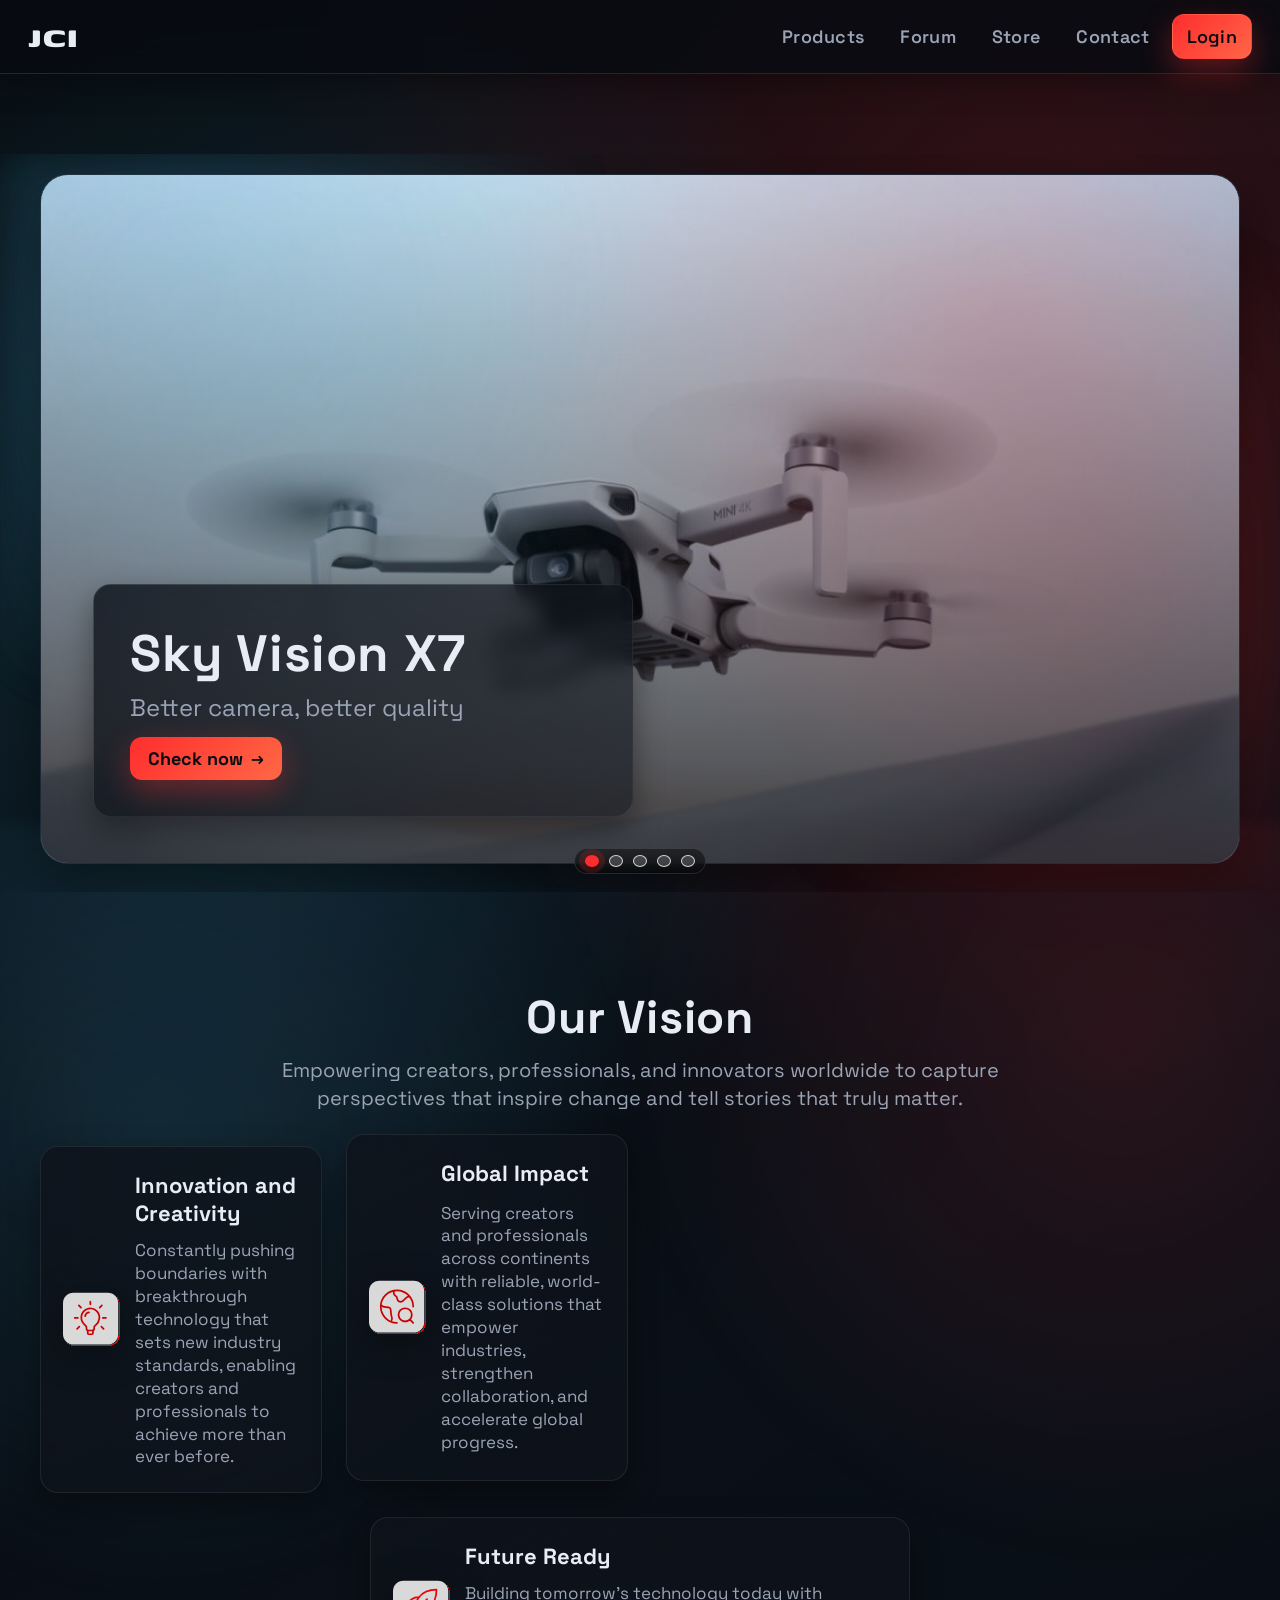
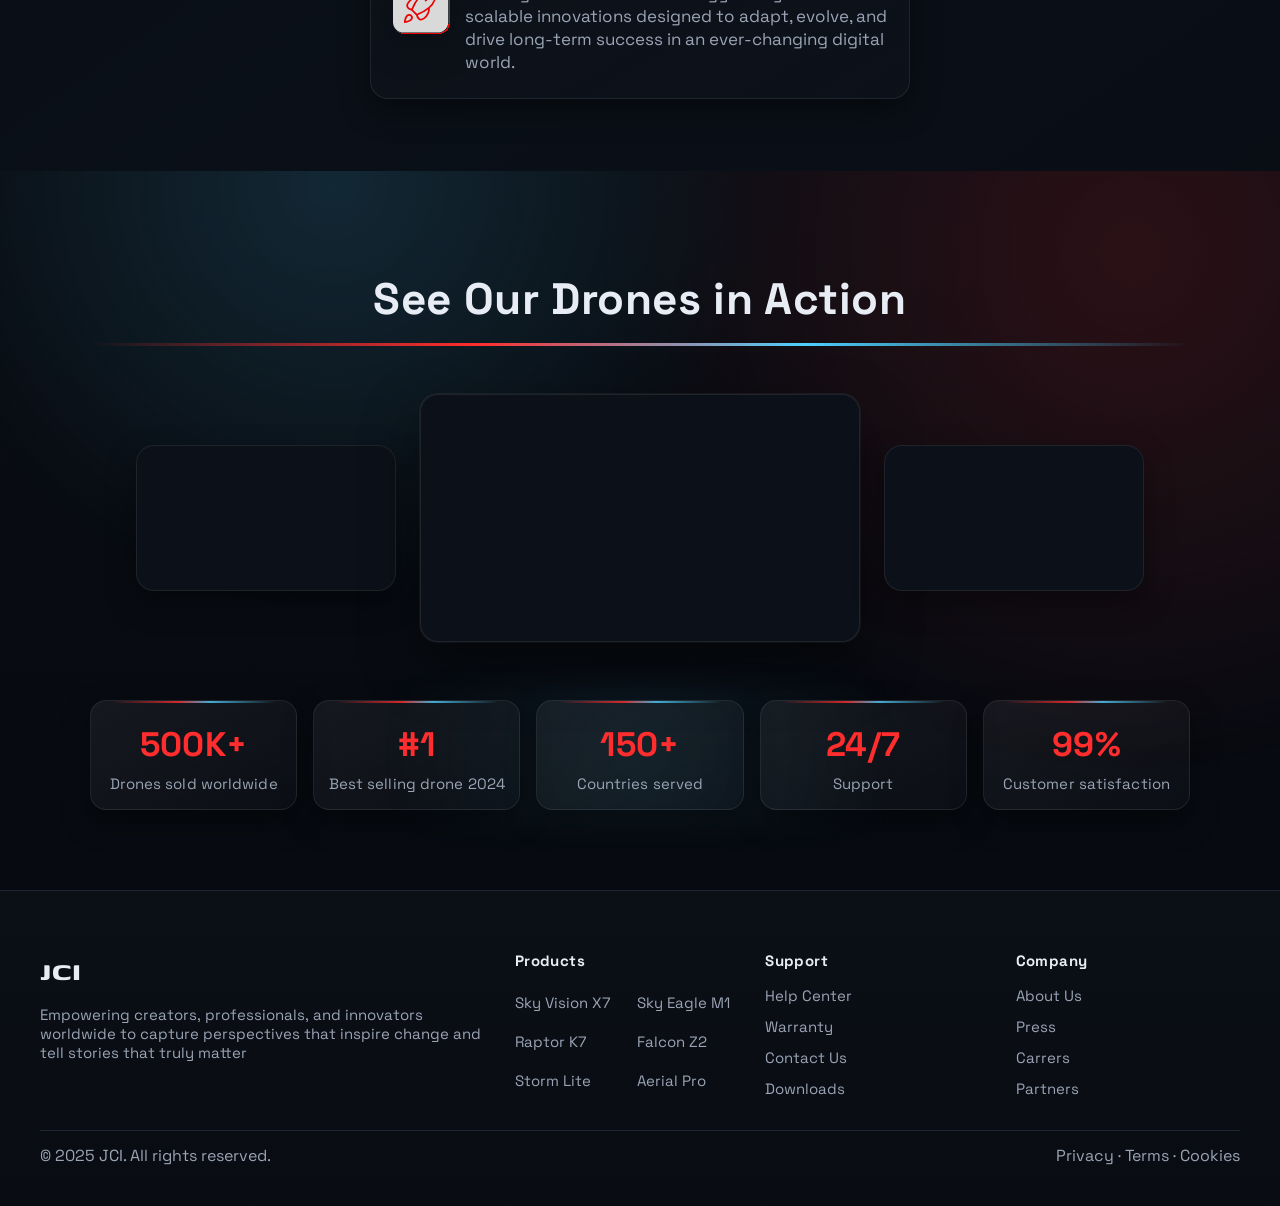
==== index.html @ 172e29e7 "Rename home.html to index.html" ====
<!DOCTYPE html>
<html lang="en">
<head>
  <meta charset="UTF-8" />
  <meta name="viewport" content="width=device-width, initial-scale=1.0">
  <title>JCI Drones</title>
  <link href="https://fonts.googleapis.com/css2?family=Space+Grotesk:wght@400;600;700&family=Genos:wght@400;700;800&display=swap" rel="stylesheet">
  <link rel="stylesheet" href="css/base.css" />
  <link rel="stylesheet" href="css/navbar.css" />
  <link rel="stylesheet" href="css/footer.css" />
  <link rel="stylesheet" href="css/home.css" />
</head>
<body>
  <header class="navbar">
    <div class="logo">
        <a href="home.html">JCI</a>
    </div>
    <button class="menu-toggle" aria-label="Toggle menu">☰</button>
    <nav class="nav-links">
      <a href="products.html">Products</a>
      <a href="forum.html">Forum</a>
      <a href="store.html">Store</a>
      <a href="contact.html">Contact</a>
      <a href="home.html" class="btn-login">Login</a>
    </nav>
  </header>

  <section class="hero">
    <div class="hero-slide"></div>
    <div class="hero-dots" id="hero-dots"></div>
  </section>

  <section class="vision">
    <h2>Our Vision</h2>
    <p class="vision-text">
      Empowering creators, professionals, and innovators worldwide to capture perspectives that inspire change and tell stories that truly matter.
    </p>

    <div class="vision-cards">
      <div class="vision-card">
        <img src="icon/1.svg" alt="Innovation icon" class="vision-icon">
        <h3>Innovation and Creativity</h3>
        <p>
          Constantly pushing boundaries with breakthrough technology that sets new industry standards, enabling creators and professionals to achieve more than ever before.
        </p>
      </div>

      <div class="vision-card">
        <img src="icon/2.svg" alt="Global impact icon" class="vision-icon">
        <h3>Global Impact</h3>
        <p>
          Serving creators and professionals across continents with reliable, world-class solutions that empower industries, strengthen collaboration, and accelerate global progress.
        </p>
      </div>

      <div class="vision-card">
        <img src="icon/3.svg" alt="Future ready icon" class="vision-icon">
        <h3>Future Ready</h3>
        <p>
          Building tomorrow’s technology today with scalable innovations designed to adapt, evolve, and drive long-term success in an ever-changing digital world.
        </p>
      </div>
    </div>
  </section>

  <section class="video-showcase">
  <h2>See Our Drones in Action</h2>
  <div class="line"></div>

  <div class="video-carousel">
      <div class="video-row" id="video-row">
        <video class="video small" muted autoplay loop></video>
        <video class="video main" muted autoplay loop></video>
        <video class="video small" muted autoplay loop></video>
      </div>
    </div>

    <div class="stats">
      <div><h3>500K+</h3><p>Drones sold worldwide</p></div>
      <div><h3>#1</h3><p>Best selling drone 2024</p></div>
      <div><h3>150+</h3><p>Countries served</p></div>
      <div><h3>24/7</h3><p>Support</p></div>
      <div><h3>99%</h3><p>Customer satisfaction</p></div>
    </div>
  </section>

  <footer class="footer">
    <div class="footer-top">
      <div>
        <h1>JCI</h1>
        <p>Empowering creators, professionals, and innovators worldwide to capture perspectives that inspire change and tell stories that truly matter</p>
      </div>
      <div class="footer-products">
        <h4>Products</h4>
        <a href="#">Sky Vision X7</a>
        <a href="#">Sky Eagle M1</a>
        <a href="#">Raptor K7</a>
        <a href="#">Falcon Z2</a>
        <a href="#">Storm Lite</a>
        <a href="#">Aerial Pro</a>
      </div>
      <div class="footer-other">
        <h4>Support</h4>
        <a href="#">Help Center</a>
        <a href="#">Warranty</a>
        <a href="#">Contact Us</a>
        <a href="#">Downloads</a>
      </div>
      <div class="footer-other">
        <h4>Company</h4>
        <a href="#">About Us</a>
        <a href="#">Press</a>
        <a href="#">Carrers</a>
        <a href="#">Partners</a>
      </div>
    </div>
    <div class="footer-bottom">
      <span>© 2025 JCI. All rights reserved.</span>
      <span>Privacy · Terms · Cookies</span>
    </div>
  </footer>
  <script src="js/home.js"></script>
</body>
</html>
---- css/base.css ----
:root {
  --bg: #05070b;
  --panel: #0e131b;
  --glass: rgba(255, 255, 255, 0.04);
  --border: #1d2735;
  --accent: #ff2d2d;
  --accent-soft: #4dd0ff;
  --text: #e8edf5;
  --muted: #9aa4b5;
  --shadow-lg: 0 28px 60px rgba(0, 0, 0, 0.55);
  --shadow-md: 0 12px 30px rgba(0, 0, 0, 0.4);
  --nav-height: 74px;
}

html {
  -webkit-text-size-adjust: 100%;
  -moz-text-size-adjust: 100%;
  text-size-adjust: 100%;
}

* {
  box-sizing: border-box;
}

body {
  margin: 0;
  padding: 0;
  padding-top: calc(var(--nav-height) + env(safe-area-inset-top));
  font-family: "Space Grotesk", "Segoe UI", system-ui, sans-serif;
  background: radial-gradient(circle at 18% 20%, rgba(77, 208, 255, 0.16), transparent 28%),
    radial-gradient(circle at 82% 10%, rgba(255, 45, 45, 0.18), transparent 30%),
    linear-gradient(145deg, #05070b 0%, #0a1018 50%, #080c13 100%);
  color: var(--text);
  -webkit-font-smoothing: antialiased;
}

a {
  color: inherit;
  text-decoration: none;
}

img,
picture,
video,
iframe {
  max-width: 100%;
  height: auto;
  display: block;
}
---- css/navbar.css ----
.navbar {
  position: fixed;
  top: 0;
  left: 0;
  right: 0;
  height: var(--nav-height);
  background: rgba(8, 12, 18, 0.82);
  backdrop-filter: blur(14px);
  color: var(--text);
  display: flex;
  align-items: center;
  justify-content: space-between;
  padding: 0 calc(28px + env(safe-area-inset-right)) 0 calc(28px + env(safe-area-inset-left));
  z-index: 1000;
  border-bottom: 1px solid var(--border);
  box-shadow: 0 8px 30px rgba(0, 0, 0, 0.35);
  box-sizing: border-box;
}

.logo {
  font-size: 36px;
  font-weight: 800;
  letter-spacing: 1px;
  color: var(--text);
  min-width: 80px;
  font-family: "Genos", "Space Grotesk", "Segoe UI", system-ui, sans-serif;
}

.logo a {
  color: inherit;
}

.menu-toggle {
  display: none;
  font-size: 32px;
  background: none;
  border: none;
  cursor: pointer;
  color: var(--text);
}

.nav-links {
  display: flex;
  gap: 8px;
  align-items: center;
}

.nav-links a {
  font-size: 18px;
  font-weight: 600;
  color: var(--muted);
  padding: 10px 14px;
  border-radius: 12px;
  transition: all 0.25s ease;
  letter-spacing: 0.3px;
}

.nav-links a:hover {
  color: var(--text);
  background: var(--glass);
  box-shadow: 0 10px 30px rgba(0, 0, 0, 0.35);
}

.btn-login {
  background: linear-gradient(135deg, var(--accent) 0%, #ff6045 90%);
  color: #0a0d14 !important;
  border-radius: 12px;
  font-weight: 800;
  padding: 10px 20px;
  box-shadow: 0 12px 30px rgba(255, 45, 45, 0.35);
  border: 1px solid rgba(255, 255, 255, 0.05);
}

.btn-login:hover {
  color: #fff !important;
}

@media screen and (max-width: 768px) {
  :root {
    --nav-height: 70px;
  }

  .navbar {
    padding: 0 calc(16px + env(safe-area-inset-right)) 0 calc(16px + env(safe-area-inset-left));
  }

  .logo {
    font-size: 32px;
  }

  .menu-toggle {
    display: block;
  }

  .nav-links {
    position: absolute;
    left: 0;
    right: 0;
    top: var(--nav-height);
    background: rgba(7, 10, 16, 0.96);
    flex-direction: column;
    align-items: center;
    gap: 12px;
    padding: 16px 0 20px;
    margin: 0;
    border-top: 1px solid var(--border);
    display: none;
  }

  .nav-links.active {
    display: flex;
  }

  .nav-links a {
    font-size: 16px;
    width: 90%;
    text-align: center;
  }

  .btn-login {
    padding: 12px 24px;
    font-size: 14px;
  }
}

@media screen and (max-width: 600px) {
  :root {
    --nav-height: 64px;
  }

  .navbar {
    padding: 0 calc(12px + env(safe-area-inset-right)) 0 calc(12px + env(safe-area-inset-left));
  }

  .logo {
    font-size: 28px;
    min-width: 64px;
  }

  .menu-toggle {
    font-size: 30px;
  }

  .nav-links {
    top: var(--nav-height);
    gap: 10px;
    padding: 14px 0 18px;
  }

  .nav-links a {
    font-size: 15px;
    padding: 8px 12px;
  }

  .btn-login {
    padding: 10px 18px;
    font-size: 13px;
  }
}
---- css/footer.css ----
.footer {
  background: linear-gradient(180deg, #0b0f16 0%, #090c12 100%);
  color: var(--text);
  padding: 60px 24px 40px;
  border-top: 1px solid var(--border);
}

.footer-top {
  width: min(1200px, 94vw);
  margin: 0 auto;
  display: grid;
  grid-template-columns: 2fr 1fr 1fr 1fr;
  gap: 26px;
}

.footer h1 {
  margin: 0 0 10px;
  letter-spacing: 1px;
  font-family: "Genos", "Space Grotesk", "Segoe UI", system-ui, sans-serif;
}

.footer h4 {
  font-size: 15px;
  font-weight: 800;
  letter-spacing: 0.4px;
  margin: 0 0 10px;
}

.footer a,
.footer p {
  font-size: 15px;
  color: var(--muted);
  text-decoration: none;
  margin-bottom: 6px;
}

.footer a:hover {
  color: var(--accent);
}

.footer-products {
  display: grid;
  grid-template-columns: repeat(2, auto);
  column-gap: 18px;
  row-gap: 6px;
}

.footer-products h4 {
  grid-column: 1 / -1;
}

.footer-other {
  display: grid;
  grid-template-columns: repeat(1, auto);
  row-gap: 6px;
}

.footer-bottom {
  width: min(1200px, 94vw);
  margin: 26px auto 0;
  padding-top: 14px;
  border-top: 1px solid var(--border);
  display: flex;
  justify-content: space-between;
  flex-wrap: wrap;
  color: var(--muted);
  gap: 10px;
}

@media screen and (max-width: 768px) {
  .footer {
    padding: 40px 16px 28px;
  }

  .footer-top {
    grid-template-columns: 1fr;
    gap: 16px;
  }

  .footer h1 {
    font-size: 28px;
  }

  .footer h4 {
    font-size: 13px;
    margin-bottom: 8px;
  }

  .footer a,
  .footer p {
    font-size: 13px;
  }

  .footer-products {
    column-gap: 14px;
    row-gap: 4px;
  }
}

@media screen and (max-width: 600px) {
  .footer {
    padding: 32px 14px 24px;
  }

  .footer-top {
    grid-template-columns: 1fr;
    gap: 14px;
  }

  .footer h1 {
    font-size: 24px;
    margin-bottom: 8px;
  }

  .footer h4 {
    font-size: 12px;
    margin-bottom: 6px;
  }

  .footer a,
  .footer p {
    font-size: 12px;
    margin-bottom: 4px;
  }

  .footer-bottom {
    flex-direction: column;
    text-align: center;
    gap: 4px;
    font-size: 11px;
  }

  .footer-products {
    column-gap: 12px;
  }
}
---- css/home.css ----
.hero {
  margin-top: 80px;
  min-height: 82vh;
  position: relative;
  padding: 20px 0 28px;
  display: flex;
  justify-content: center;
  overflow: hidden;
}

.hero::before,
.hero::after {
  content: "";
  position: absolute;
  inset: 0;
  background: radial-gradient(circle at 15% 20%, rgba(77, 208, 255, 0.12), transparent 35%),
    radial-gradient(circle at 85% 60%, rgba(255, 45, 45, 0.12), transparent 34%);
  filter: blur(20px);
  z-index: 0;
}

.hero-slide {
  width: min(1200px, 94vw);
  min-height: 70vh;
  position: relative;
  background: url("../img/1.jpg") center/cover no-repeat;
  border-radius: 28px;
  overflow: hidden;
  display: flex;
  align-items: flex-end;
  box-shadow: var(--shadow-lg);
  border: 1px solid var(--border);
  pointer-events: auto;
  transition: opacity 0.5s ease-in-out;
  opacity: 1;
}

.hero-slide::before {
  content: "";
  position: absolute;
  inset: 0;
  background: linear-gradient(180deg, rgba(5, 7, 11, 0.05) 0%, rgba(5, 7, 11, 0.7) 100%);
  z-index: 1;
  pointer-events: none;
}

.hero-slide::after {
  content: "";
  position: absolute;
  inset: 0;
  background: radial-gradient(circle at 25% 30%, rgba(77, 208, 255, 0.12), transparent 42%),
    radial-gradient(circle at 80% 20%, rgba(255, 45, 45, 0.15), transparent 45%);
  z-index: 1;
  pointer-events: none;
}

.hero-content {
  position: relative;
  z-index: 100;
  width: min(540px, 80vw);
  margin: 0 0 clamp(26px, 6vw, 46px) clamp(26px, 6vw, 52px);
  background: linear-gradient(145deg, rgba(14, 19, 27, 0.82), rgba(14, 19, 27, 0.55));
  border: 1px solid rgba(255, 255, 255, 0.08);
  border-radius: 18px;
  padding: clamp(22px, 4vw, 36px);
  box-shadow: var(--shadow-md);
  backdrop-filter: blur(10px);
  text-align: left;
  pointer-events: auto;
  animation: fadeInUp 0.6s ease-out;
}

@keyframes fadeInUp {
  from {
    opacity: 0;
    transform: translateY(30px);
  }
  to {
    opacity: 1;
    transform: translateY(0);
  }
}

.hero-content h1 {
  font-size: clamp(36px, 4vw, 54px);
  font-weight: 800;
  letter-spacing: 0.6px;
  margin: 0 0 8px;
}

.hero-content p {
  font-size: clamp(18px, 2.4vw, 24px);
  margin: 0 0 14px;
  color: var(--muted);
  line-height: 1.2;
}

.cta {
  display: inline-flex;
  align-items: center;
  gap: 8px;
  font-size: 18px;
  font-weight: 800;
  color: #0a0d14;
  background: linear-gradient(135deg, var(--accent) 0%, #ff6845 100%);
  padding: 10px 18px;
  border-radius: 12px;
  text-decoration: none;
  box-shadow: 0 10px 30px rgba(255, 45, 45, 0.35);
  cursor: pointer;
  transition: transform 0.2s ease, box-shadow 0.2s ease;
  position: relative;
  z-index: 1000;
  pointer-events: auto;
}

.cta:hover {
  transform: translateY(-2px);
  box-shadow: 0 14px 36px rgba(255, 45, 45, 0.45);
}

.cta::after {
  content: "→";
  font-size: 16px;
}

.hero-overlay,
.hero-gradient-overlay {
  display: none;
}

.hero-dots {
  position: absolute;
  bottom: 18px;
  left: 50%;
  transform: translateX(-50%);
  display: flex;
  gap: 10px;
  z-index: 50;
  padding: 6px 10px;
  background: rgba(0, 0, 0, 0.4);
  border-radius: 999px;
  border: 1px solid rgba(255, 255, 255, 0.12);
  backdrop-filter: blur(8px);
  pointer-events: auto;
}

.hero-dot {
  width: 12px;
  height: 12px;
  border-radius: 50%;
  border: 1px solid rgba(255, 255, 255, 0.8);
  background: rgba(255, 255, 255, 0.18);
  cursor: pointer;
  transition: all 0.25s ease;
}

.hero-dot.active {
  background: var(--accent);
  border-color: transparent;
  box-shadow: 0 0 0 6px rgba(255, 45, 45, 0.16);
}

.vision {
  width: min(1200px, 94vw);
  margin: 0 auto;
  padding: 96px 0 78px;
  text-align: center;
  position: relative;
}

.vision::before {
  content: "";
  position: absolute;
  inset: -8% -6% 0;
  background: radial-gradient(circle at 14% 32%, rgba(77, 208, 255, 0.12), transparent 36%),
    radial-gradient(circle at 86% 24%, rgba(255, 45, 45, 0.12), transparent 38%);
  z-index: 0;
  pointer-events: none;
  filter: blur(8px);
}

.vision h2 {
  font-size: clamp(32px, 4vw, 46px);
  letter-spacing: 0.8px;
  margin: 0 0 10px;
  position: relative;
  z-index: 1;
}

.vision-text {
  font-size: 20px;
  max-width: 760px;
  margin: 8px auto 28px;
  color: var(--muted);
  line-height: 1.4;
  position: relative;
  z-index: 1;
}

.vision-cards {
  display: grid;
  grid-template-columns: repeat(auto-fit, minmax(min(100%, 260px), 1fr));
  gap: 24px;
  position: relative;
  z-index: 1;
  width: 100%;
}

.vision-card {
  background: linear-gradient(150deg, rgba(14, 19, 27, 0.88), rgba(14, 19, 27, 0.68));
  color: var(--text);
  padding: 24px 22px;
  border-radius: 18px;
  border: 1px solid rgba(255, 255, 255, 0.08);
  box-shadow: var(--shadow-md);
  text-align: left;
  display: grid;
  grid-template-columns: auto 1fr;
  grid-template-rows: auto auto;
  column-gap: 14px;
  row-gap: 8px;
  align-items: start;
  transition: transform 0.28s ease, border-color 0.28s ease, box-shadow 0.28s ease;
  position: relative;
  overflow: hidden;
}

.vision-card::before {
  content: "";
  position: absolute;
  inset: -10% -40% 60% 40%;
  background: radial-gradient(circle, rgba(255, 45, 45, 0.18), transparent 65%);
  transform: rotate(-6deg);
  opacity: 0;
  transition: opacity 0.25s ease;
  z-index: 0;
}

.vision-card:nth-child(odd) {
  transform: translateY(6px);
}

.vision-card:nth-child(even) {
  transform: translateY(-6px);
}

.vision-card:hover {
  transform: translateY(-4px) scale(1.01);
  border-color: rgba(255, 255, 255, 0.16);
  box-shadow: 0 16px 44px rgba(0, 0, 0, 0.38);
}

.vision-card:hover::before {
  opacity: 1;
}

.vision-card:last-child {
  grid-column: 1 / -1;
  justify-self: center;
  max-width: 540px;
}

.vision-card img {
  width: 58px;
  height: 58px;
  grid-row: 1 / span 2;
  align-self: center;
  filter: drop-shadow(0 8px 18px rgba(0, 0, 0, 0.35));
  position: relative;
  z-index: 1;
}

.vision-card h3 {
  margin: 0 0 4px;
  font-size: 22px;
  position: relative;
  z-index: 1;
}

.vision-card p {
  margin: 0;
  color: var(--muted);
  line-height: 1.35;
  font-size: 17px;
  position: relative;
  z-index: 1;
}

.video-showcase {
  position: relative;
  background: linear-gradient(180deg, rgba(9, 12, 18, 0.7) 0%, rgba(7, 10, 16, 0.94) 100%);
  padding: 100px 0 80px;
  overflow: hidden;
}

.video-showcase::before {
  content: "";
  position: absolute;
  inset: -10%;
  background: radial-gradient(circle at 30% 10%, rgba(77, 208, 255, 0.14), transparent 32%),
    radial-gradient(circle at 82% 18%, rgba(255, 45, 45, 0.14), transparent 36%);
  filter: blur(10px);
  z-index: 0;
}

.video-showcase h2 {
  text-align: center;
  width: 100%;
  font-size: clamp(32px, 4vw, 44px);
  letter-spacing: 0.6px;
  margin: 0 0 8px;
  position: relative;
  z-index: 1;
}

.line {
  height: 3px;
  background: linear-gradient(90deg, transparent 0%, var(--accent) 35%, var(--accent-soft) 65%, transparent 100%);
  width: min(1100px, 88vw);
  margin: 16px auto 48px;
  display: block;
  border-radius: 999px;
  position: relative;
  z-index: 1;
}

.video-carousel {
  display: flex;
  align-items: center;
  justify-content: center;
  gap: 22px;
  position: relative;
  z-index: 1;
}

.video-row {
  display: flex;
  align-items: center;
  gap: 24px;
  justify-content: center;
}

.video {
  background: #0c1018;
  border-radius: 18px;
  position: relative;
  object-fit: cover;
  border: 1px solid rgba(255, 255, 255, 0.08);
  box-shadow: var(--shadow-md);
  transition: transform 0.25s ease, box-shadow 0.25s ease, border-color 0.25s ease;
  aspect-ratio: 16 / 9;
  max-width: 100%;
}

.video.small {
  width: min(260px, 28vw);
}

.video.main {
  width: min(440px, 56vw);
  box-shadow: 0 24px 60px rgba(0, 0, 0, 0.45), 0 0 0 1px rgba(255, 255, 255, 0.06);
}

.video:hover {
  transform: translateY(-6px) scale(1.01);
  border-color: rgba(255, 255, 255, 0.16);
  box-shadow: 0 18px 48px rgba(0, 0, 0, 0.4);
}

.stats {
  display: grid;
  grid-template-columns: repeat(auto-fit, minmax(min(100%, 180px), 1fr));
  width: min(1100px, 90vw);
  margin: 58px auto 0;
  text-align: center;
  gap: 16px;
  position: relative;
  z-index: 1;
}

.stats::before {
  content: "";
  position: absolute;
  inset: -18px;
  background: radial-gradient(circle at 50% 50%, rgba(77, 208, 255, 0.08), transparent 45%);
  filter: blur(12px);
  z-index: 0;
  pointer-events: none;
}

.stats > div {
  position: relative;
  background: linear-gradient(150deg, rgba(255, 255, 255, 0.06), rgba(255, 255, 255, 0.02));
  border: 1px solid rgba(255, 255, 255, 0.08);
  border-radius: 16px;
  padding: 18px 14px 16px;
  box-shadow: var(--shadow-md);
  overflow: hidden;
  isolation: isolate;
}

.stats > div::before {
  content: "";
  position: absolute;
  inset: 0;
  background: linear-gradient(120deg, rgba(255, 45, 45, 0.12), rgba(77, 208, 255, 0.12));
  opacity: 0;
  transition: opacity 0.3s ease;
  z-index: -1;
}

.stats > div::after {
  content: "";
  position: absolute;
  top: 0;
  left: 10%;
  right: 10%;
  height: 2px;
  background: linear-gradient(90deg, transparent 0%, var(--accent) 40%, var(--accent-soft) 60%, transparent 100%);
  opacity: 0.8;
}

.stats > div:hover::before {
  opacity: 1;
}

.stats h3 {
  font-size: 34px;
  color: var(--accent);
  margin: 4px 0 8px;
  letter-spacing: 0.4px;
}

.stats p {
  font-size: 15px;
  color: var(--muted);
  margin: 0;
  letter-spacing: 0.1px;
}

@media screen and (max-width: 768px) {
  .home-page {
    padding-top: 76px;
  }

  .hero {
    margin-top: 76px;
    min-height: 380px;
    padding: 16px 0 20px;
  }

  .hero-slide {
    min-height: 280px;
    border-radius: 18px;
  }

  .hero-content {
    width: min(90vw, 380px);
    margin: 0 auto 16px;
    padding: 18px;
  }

  .hero-content h1 {
    font-size: 28px;
    margin-bottom: 6px;
  }

  .hero-content p {
    font-size: 15px;
    margin-bottom: 10px;
  }

  .cta {
    font-size: 14px;
    padding: 9px 14px;
  }

  .vision {
    padding: 60px 0 48px;
  }

  .vision h2 {
    font-size: 28px;
  }

  .vision-text {
    font-size: 16px;
    max-width: 100%;
  }

  .vision-cards {
    grid-template-columns: 1fr;
    gap: 14px;
  }

  .vision-card {
    padding: 16px;
    grid-template-columns: auto 1fr;
  }

  .vision-card img {
    width: 40px;
    height: 40px;
  }

  .vision-card h3 {
    font-size: 16px;
  }

  .vision-card p {
    font-size: 14px;
  }

  .video-showcase {
    padding: 60px 0 50px;
  }

  .video-showcase h2 {
    font-size: 26px;
    margin-bottom: 6px;
  }

  .line {
    margin: 10px auto 30px;
  }

  .video.small {
    width: 100%;
    max-width: 280px;
  }

  .video.main {
    width: 100%;
    max-width: 340px;
  }

  .stats {
    gap: 10px;
    margin: 32px auto 0;
  }

  .stats > div {
    padding: 12px 10px;
  }

  .stats h3 {
    font-size: 22px;
  }

  .stats p {
    font-size: 12px;
  }
}

@media screen and (max-width: 600px) {
  .home-page {
    padding-top: 64px;
  }

  .hero {
    margin-top: 70px;
    min-height: 340px;
    padding: 14px 0 16px;
  }

  .hero-slide {
    min-height: 240px;
    border-radius: 16px;
  }

  .hero-content {
    width: min(88vw, 340px);
    margin: 0 auto 12px;
    padding: 16px;
  }

  .hero-content h1 {
    font-size: 24px;
    margin-bottom: 4px;
  }

  .hero-content p {
    font-size: 14px;
    margin-bottom: 8px;
  }

  .cta {
    font-size: 13px;
    padding: 8px 12px;
  }

  .cta::after {
    font-size: 12px;
  }

  .hero-dots {
    bottom: 10px;
    gap: 6px;
    padding: 3px 6px;
  }

  .hero-dot {
    width: 8px;
    height: 8px;
  }

  .vision {
    padding: 48px 0 36px;
  }

  .vision h2 {
    font-size: 22px;
    margin-bottom: 6px;
  }

  .vision-text {
    font-size: 14px;
    margin-bottom: 18px;
  }

  .vision-cards {
    gap: 10px;
  }

  .vision-card {
    padding: 14px;
    column-gap: 8px;
    row-gap: 4px;
  }

  .vision-card img {
    width: 36px;
    height: 36px;
  }

  .vision-card h3 {
    font-size: 15px;
  }

  .vision-card p {
    font-size: 13px;
  }

  .video-showcase {
    padding: 50px 0 40px;
  }

  .video-showcase h2 {
    font-size: 22px;
    margin-bottom: 4px;
  }

  .line {
    margin: 8px auto 24px;
  }

  .video.small {
    width: 100%;
  }

  .video.main {
    width: 100%;
  }

  .stats {
    grid-template-columns: 1fr;
    gap: 8px;
    margin: 24px auto 0;
  }

  .stats > div {
    padding: 10px 8px;
  }

  .stats h3 {
    font-size: 18px;
    margin: 0 0 2px;
  }

  .stats p {
    font-size: 11px;
  }
}
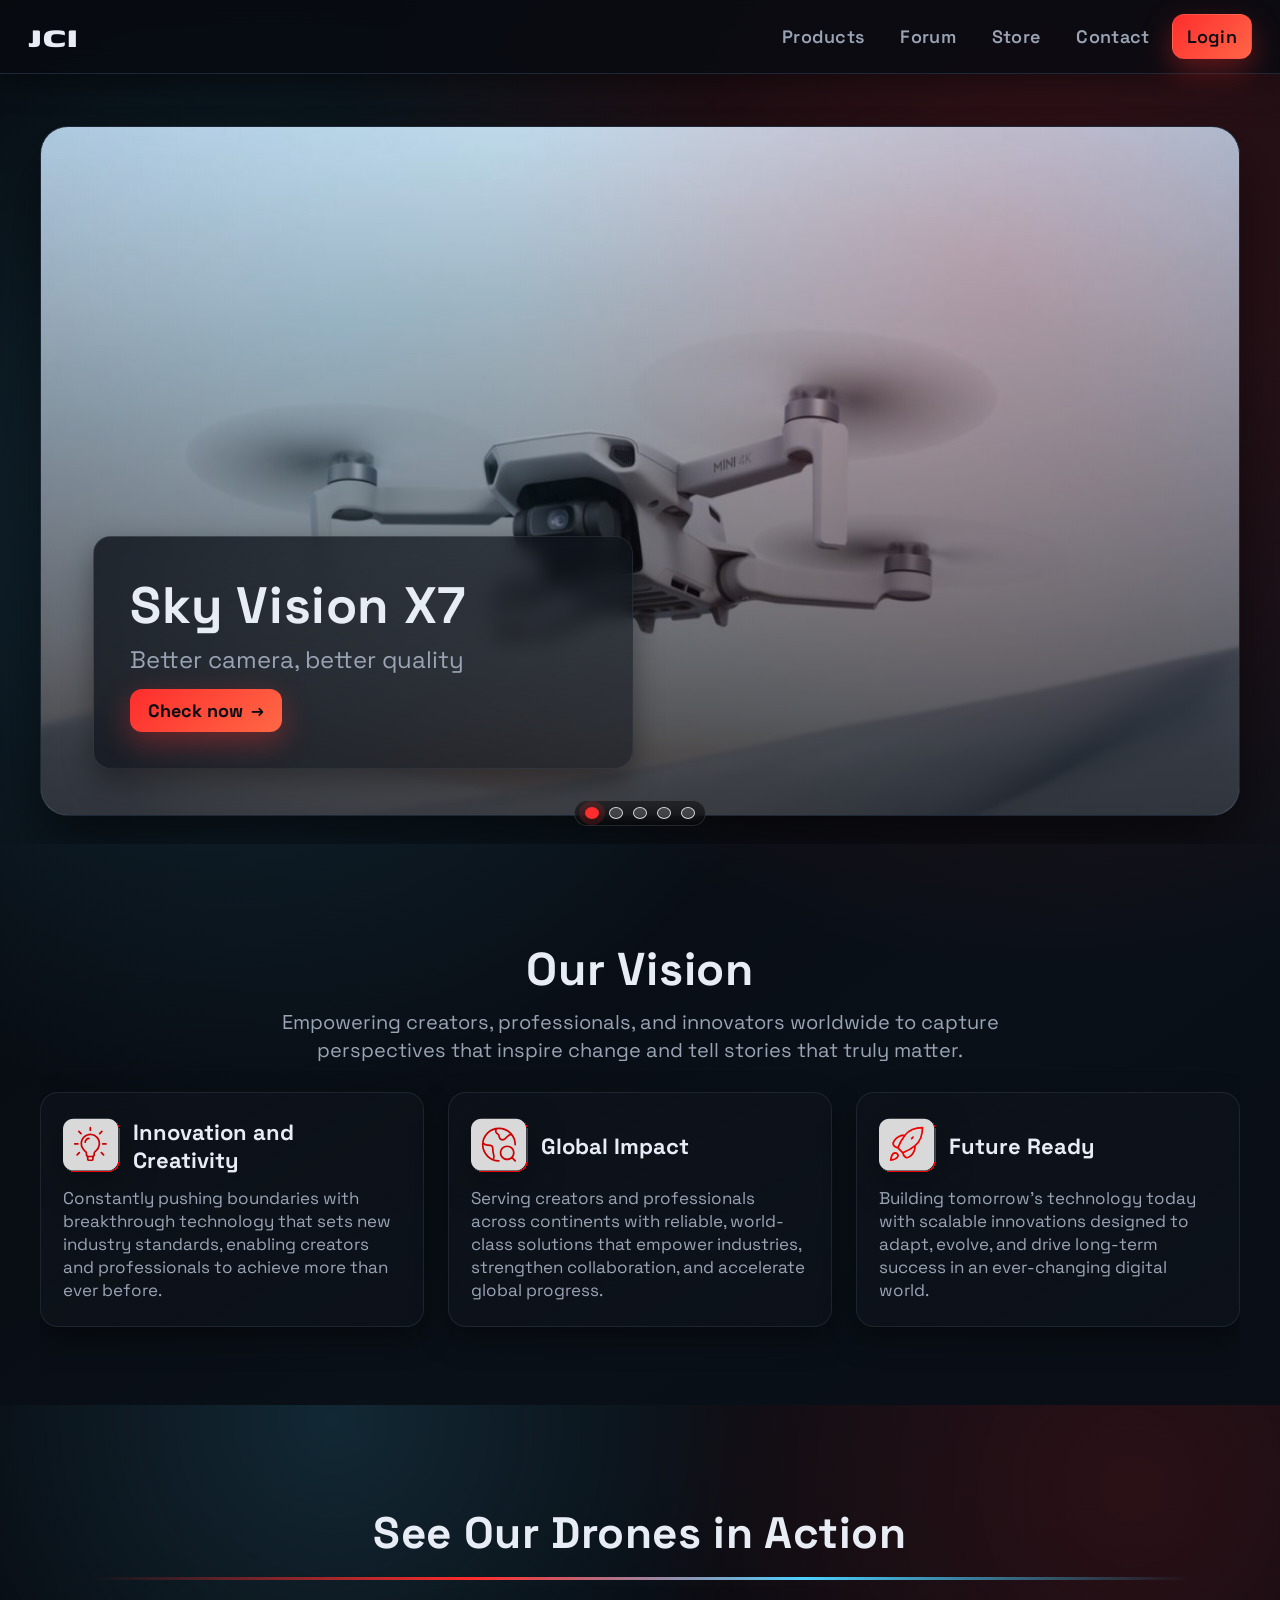
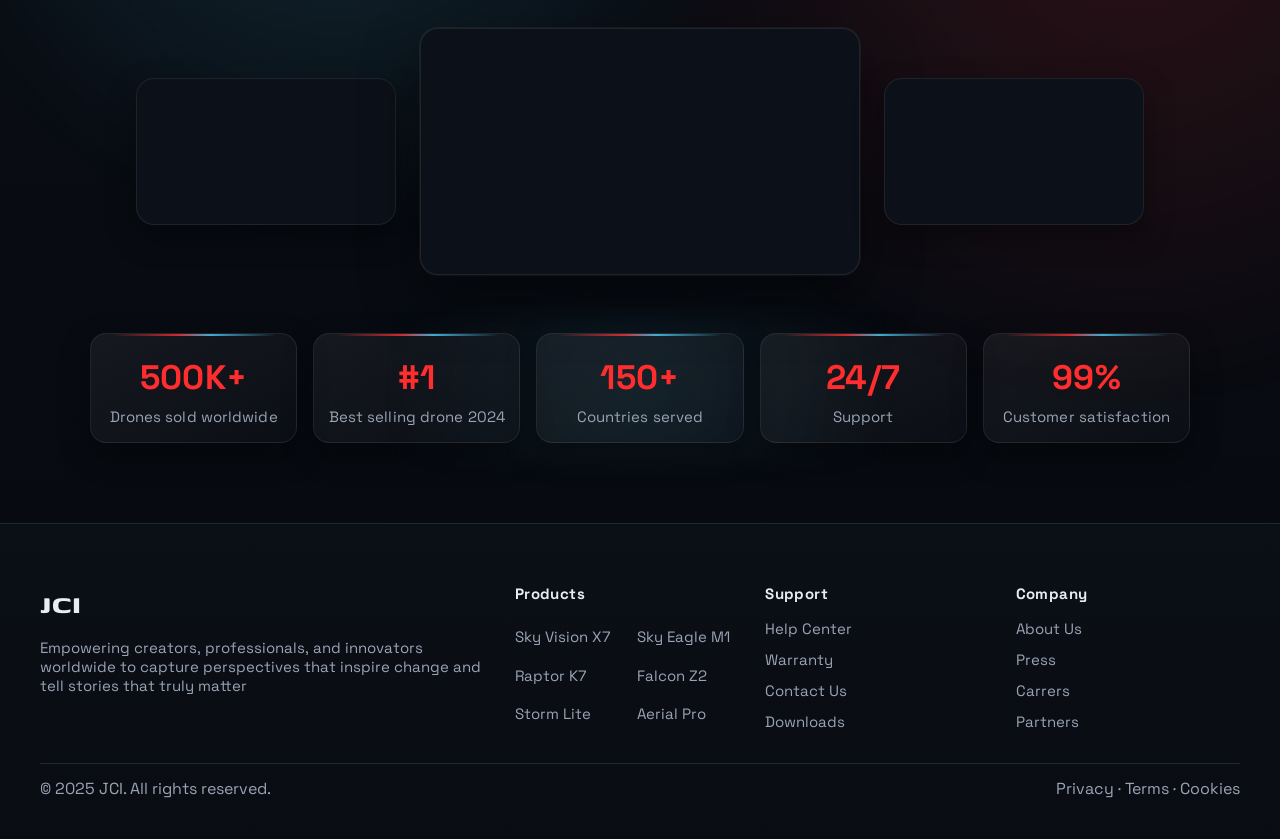
==== commit eeed367f: "done layout" ====
--- a/index.html
+++ b/index.html
@@ -38,24 +38,30 @@
 
     <div class="vision-cards">
       <div class="vision-card">
-        <img src="icon/1.svg" alt="Innovation icon" class="vision-icon">
-        <h3>Innovation and Creativity</h3>
+        <div class="vision-card-header">
+          <img src="icon/1.svg" alt="Innovation icon" class="vision-icon">
+          <h3>Innovation and Creativity</h3>
+        </div>
         <p>
           Constantly pushing boundaries with breakthrough technology that sets new industry standards, enabling creators and professionals to achieve more than ever before.
         </p>
       </div>
 
       <div class="vision-card">
-        <img src="icon/2.svg" alt="Global impact icon" class="vision-icon">
-        <h3>Global Impact</h3>
+        <div class="vision-card-header">
+          <img src="icon/2.svg" alt="Global impact icon" class="vision-icon">
+          <h3>Global Impact</h3>
+        </div>
         <p>
           Serving creators and professionals across continents with reliable, world-class solutions that empower industries, strengthen collaboration, and accelerate global progress.
         </p>
       </div>
 
       <div class="vision-card">
-        <img src="icon/3.svg" alt="Future ready icon" class="vision-icon">
-        <h3>Future Ready</h3>
+        <div class="vision-card-header">
+          <img src="icon/3.svg" alt="Future ready icon" class="vision-icon">
+          <h3>Future Ready</h3>
+        </div>
         <p>
           Building tomorrow’s technology today with scalable innovations designed to adapt, evolve, and drive long-term success in an ever-changing digital world.
         </p>
--- a/css/base.css
+++ b/css/base.css
@@ -27,11 +27,12 @@
   padding: 0;
   padding-top: calc(var(--nav-height) + env(safe-area-inset-top));
   font-family: "Space Grotesk", "Segoe UI", system-ui, sans-serif;
-  background: radial-gradient(circle at 18% 20%, rgba(77, 208, 255, 0.16), transparent 28%),
-    radial-gradient(circle at 82% 10%, rgba(255, 45, 45, 0.18), transparent 30%),
+  background: radial-gradient(circle at 18% 20%, #4dd0ff29, transparent 28%),
+    radial-gradient(circle at 82% 10%, #ff2d2d2e, transparent 30%),
     linear-gradient(145deg, #05070b 0%, #0a1018 50%, #080c13 100%);
   color: var(--text);
   -webkit-font-smoothing: antialiased;
+  overflow-x: hidden;
 }
 
 a {
@@ -47,3 +48,19 @@
   height: auto;
   display: block;
 }
+
+/* Ensure all major containers are fluid */
+section {
+  width: 100%;
+  overflow-x: hidden;
+}
+
+main {
+  width: 100%;
+  overflow-x: hidden;
+}
+
+/* Prevent hardcoded sizes from breaking layout */
+@supports (width: clamp(1px, 1%, 100%)) {
+  /* Modern browsers will use this - already using clamp in most places */
+}
--- a/css/navbar.css
+++ b/css/navbar.css
@@ -73,6 +73,26 @@
 
 .btn-login:hover {
   color: #fff !important;
+}
+
+@media screen and (max-width: 1024px) {
+  .navbar {
+    padding: 0 calc(20px + env(safe-area-inset-right)) 0 calc(20px + env(safe-area-inset-left));
+  }
+
+  .logo {
+    font-size: 34px;
+  }
+
+  .nav-links a {
+    font-size: 16px;
+    padding: 10px 12px;
+  }
+
+  .btn-login {
+    padding: 10px 16px;
+    font-size: 14px;
+  }
 }
 
 @media screen and (max-width: 768px) {
--- a/css/footer.css
+++ b/css/footer.css
@@ -67,6 +67,35 @@
   gap: 10px;
 }
 
+@media screen and (max-width: 1024px) {
+  .footer {
+    padding: 50px 20px 36px;
+  }
+
+  .footer-top {
+    grid-template-columns: repeat(2, 1fr);
+    gap: 22px;
+  }
+
+  .footer h1 {
+    font-size: 30px;
+  }
+
+  .footer h4 {
+    font-size: 14px;
+  }
+
+  .footer a,
+  .footer p {
+    font-size: 14px;
+  }
+
+  .footer-products {
+    column-gap: 16px;
+    row-gap: 6px;
+  }
+}
+
 @media screen and (max-width: 768px) {
   .footer {
     padding: 40px 16px 28px;
--- a/css/home.css
+++ b/css/home.css
@@ -1,5 +1,5 @@
 .hero {
-  margin-top: 80px;
+  margin-top: 32px;
   min-height: 82vh;
   position: relative;
   padding: 20px 0 28px;
@@ -13,8 +13,6 @@
   content: "";
   position: absolute;
   inset: 0;
-  background: radial-gradient(circle at 15% 20%, rgba(77, 208, 255, 0.12), transparent 35%),
-    radial-gradient(circle at 85% 60%, rgba(255, 45, 45, 0.12), transparent 34%);
   filter: blur(20px);
   z-index: 0;
 }
@@ -173,8 +171,6 @@
   content: "";
   position: absolute;
   inset: -8% -6% 0;
-  background: radial-gradient(circle at 14% 32%, rgba(77, 208, 255, 0.12), transparent 36%),
-    radial-gradient(circle at 86% 24%, rgba(255, 45, 45, 0.12), transparent 38%);
   z-index: 0;
   pointer-events: none;
   filter: blur(8px);
@@ -190,7 +186,7 @@
 
 .vision-text {
   font-size: 20px;
-  max-width: 760px;
+  max-width: clamp(300px, 90vw, 760px);
   margin: 8px auto 28px;
   color: var(--muted);
   line-height: 1.4;
@@ -200,7 +196,7 @@
 
 .vision-cards {
   display: grid;
-  grid-template-columns: repeat(auto-fit, minmax(min(100%, 260px), 1fr));
+  grid-template-columns: repeat(3, 1fr);
   gap: 24px;
   position: relative;
   z-index: 1;
@@ -215,15 +211,20 @@
   border: 1px solid rgba(255, 255, 255, 0.08);
   box-shadow: var(--shadow-md);
   text-align: left;
-  display: grid;
-  grid-template-columns: auto 1fr;
-  grid-template-rows: auto auto;
-  column-gap: 14px;
-  row-gap: 8px;
-  align-items: start;
+  display: flex;
+  flex-direction: column;
+  align-items: flex-start;
+  gap: 12px;
   transition: transform 0.28s ease, border-color 0.28s ease, box-shadow 0.28s ease;
   position: relative;
   overflow: hidden;
+}
+
+.vision-card-header {
+  display: flex;
+  align-items: center;
+  gap: 12px;
+  width: 100%;
 }
 
 .vision-card::before {
@@ -238,15 +239,15 @@
 }
 
 .vision-card:nth-child(odd) {
-  transform: translateY(6px);
+  transform: none;
 }
 
 .vision-card:nth-child(even) {
-  transform: translateY(-6px);
+  transform: none;
 }
 
 .vision-card:hover {
-  transform: translateY(-4px) scale(1.01);
+  transform: translateY(-6px) scale(1.02);
   border-color: rgba(255, 255, 255, 0.16);
   box-shadow: 0 16px 44px rgba(0, 0, 0, 0.38);
 }
@@ -256,23 +257,22 @@
 }
 
 .vision-card:last-child {
-  grid-column: 1 / -1;
-  justify-self: center;
-  max-width: 540px;
+  grid-column: auto;
+  justify-self: auto;
+  max-width: none;
 }
 
 .vision-card img {
   width: 58px;
   height: 58px;
-  grid-row: 1 / span 2;
-  align-self: center;
+  flex-shrink: 0;
   filter: drop-shadow(0 8px 18px rgba(0, 0, 0, 0.35));
   position: relative;
   z-index: 1;
 }
 
 .vision-card h3 {
-  margin: 0 0 4px;
+  margin: 0;
   font-size: 22px;
   position: relative;
   z-index: 1;
@@ -490,13 +490,16 @@
   }
 
   .vision-cards {
-    grid-template-columns: 1fr;
+    grid-template-columns: repeat(2, 1fr);
     gap: 14px;
   }
 
   .vision-card {
     padding: 16px;
-    grid-template-columns: auto 1fr;
+  }
+
+  .vision-card-header {
+    gap: 10px;
   }
 
   .vision-card img {
@@ -550,6 +553,116 @@
 
   .stats p {
     font-size: 12px;
+  }
+}
+
+@media screen and (max-width: 768px) and (min-width: 601px) {
+  .hero {
+    margin-top: 75px;
+    min-height: 70vh;
+    padding: 16px 0 20px;
+  }
+
+  .hero-slide {
+    min-height: 60vh;
+    border-radius: 20px;
+  }
+
+  .hero-content {
+    width: min(85vw, 480px);
+    margin: 0 0 clamp(20px, 5vw, 36px) clamp(20px, 5vw, 42px);
+    padding: clamp(18px, 3vw, 28px);
+  }
+
+  .hero-content h1 {
+    font-size: clamp(32px, 5vw, 42px);
+  }
+
+  .hero-content p {
+    font-size: clamp(16px, 2vw, 20px);
+  }
+
+  .vision {
+    padding: 72px 0 54px;
+  }
+
+  .vision h2 {
+    font-size: clamp(28px, 4vw, 36px);
+    margin-bottom: 8px;
+  }
+
+  .vision-text {
+    font-size: clamp(15px, 2.2vw, 18px);
+    max-width: 100%;
+    margin-bottom: 24px;
+  }
+
+  .vision-cards {
+    grid-template-columns: repeat(2, 1fr);
+    gap: 18px;
+  }
+
+  .vision-card {
+    padding: 20px;
+  }
+
+  .vision-card-header {
+    gap: 12px;
+  }
+
+  .vision-card img {
+    width: 48px;
+    height: 48px;
+  }
+
+  .vision-card h3 {
+    font-size: clamp(16px, 2.5vw, 18px);
+  }
+
+  .vision-card p {
+    font-size: clamp(14px, 1.8vw, 16px);
+  }
+
+  .video-showcase {
+    padding: 80px 0 60px;
+  }
+
+  .video-showcase h2 {
+    font-size: clamp(24px, 4vw, 32px);
+    margin-bottom: 8px;
+  }
+
+  .line {
+    margin: 12px auto 32px;
+  }
+
+  .video.small {
+    width: 100%;
+    max-width: 220px;
+  }
+
+  .video.main {
+    width: 100%;
+    max-width: 300px;
+  }
+
+  .stats {
+    gap: 16px;
+    margin: 40px auto 0;
+    grid-template-columns: repeat(3, 1fr);
+  }
+
+  .stats > div {
+    padding: 16px 12px;
+  }
+
+  .stats h3 {
+    font-size: clamp(20px, 2.5vw, 24px);
+    margin-bottom: 6px;
+  }
+
+  .stats p {
+    font-size: clamp(12px, 1.5vw, 14px);
   }
 }
 
@@ -620,7 +733,29 @@
   }
 
   .vision-cards {
+    grid-template-columns: 1fr;
     gap: 10px;
+  }
+
+  .vision-card {
+    padding: 14px;
+  }
+
+  .vision-card-header {
+    gap: 8px;
+  }
+
+  .vision-card img {
+    width: 36px;
+    height: 36px;
+  }
+
+  .vision-card h3 {
+    font-size: 15px;
+  }
+
+  .vision-card p {
+    font-size: 13px;
   }
 
   .vision-card {
